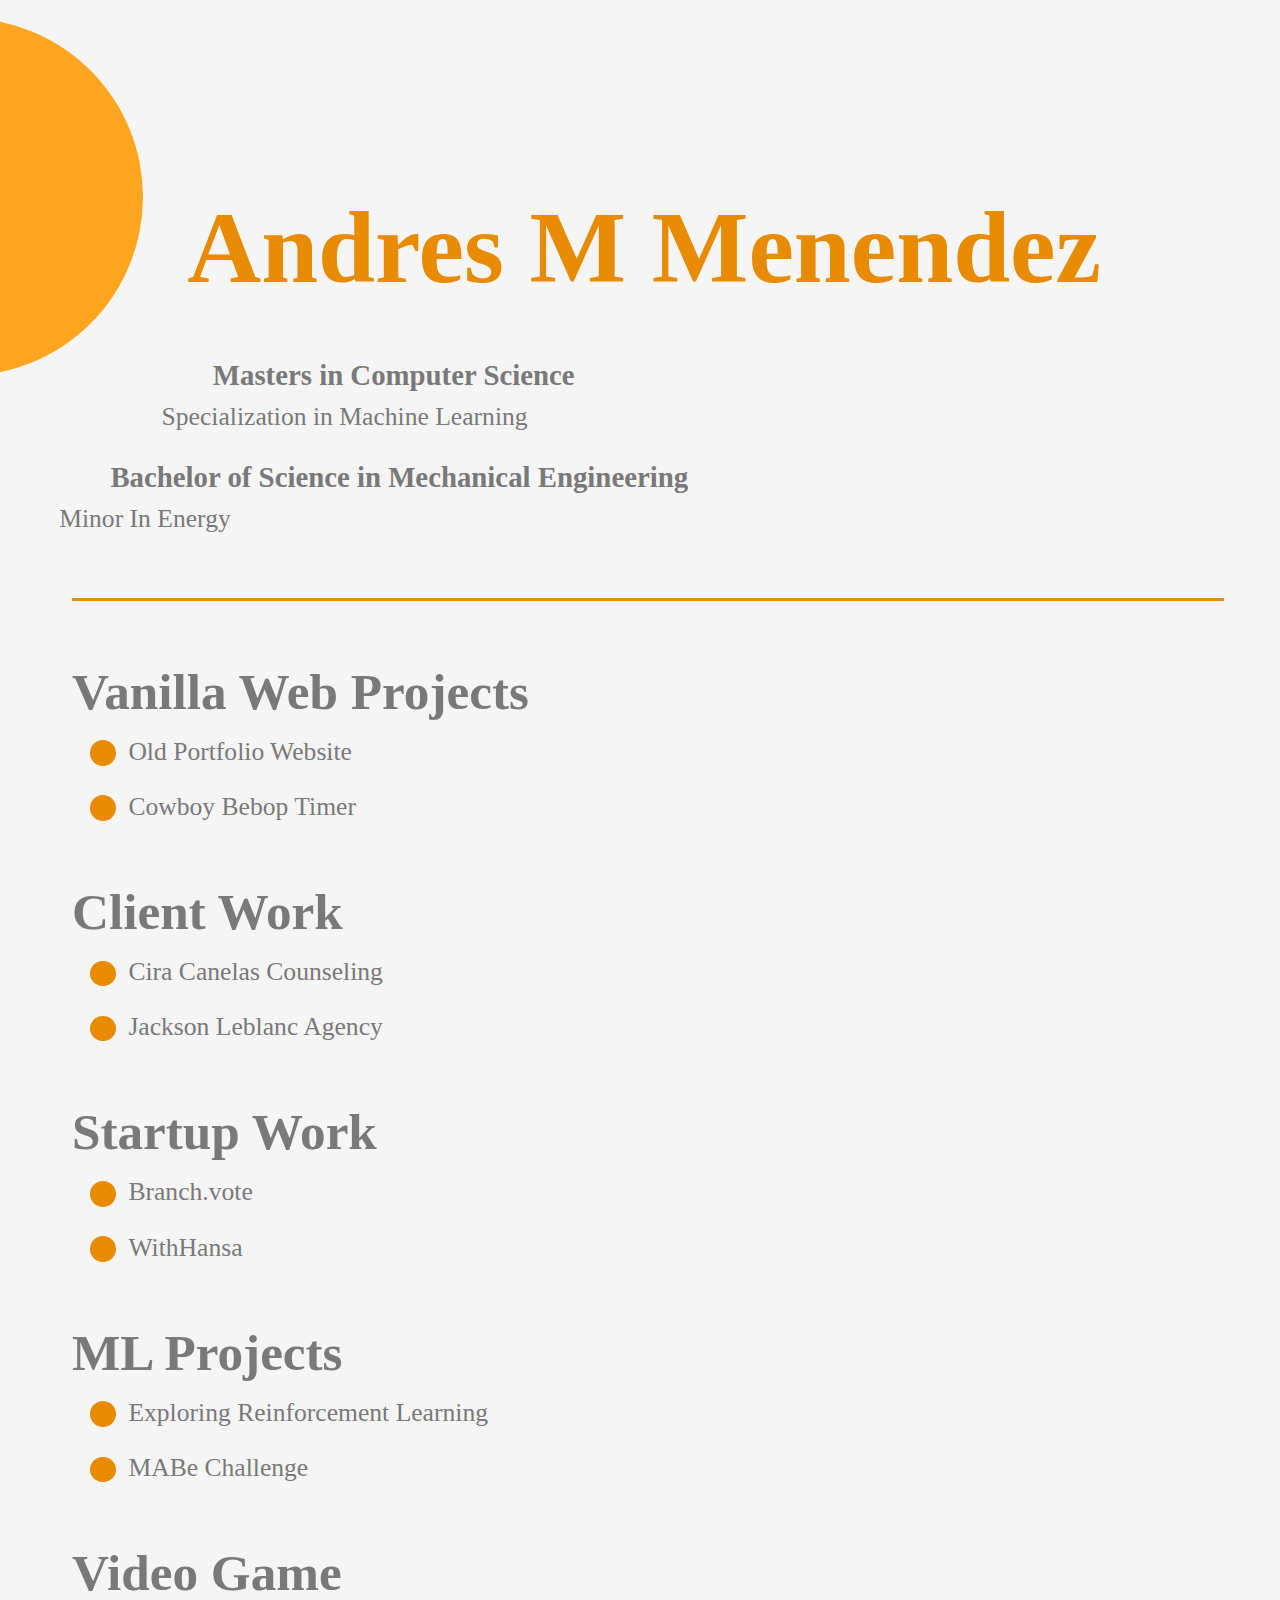
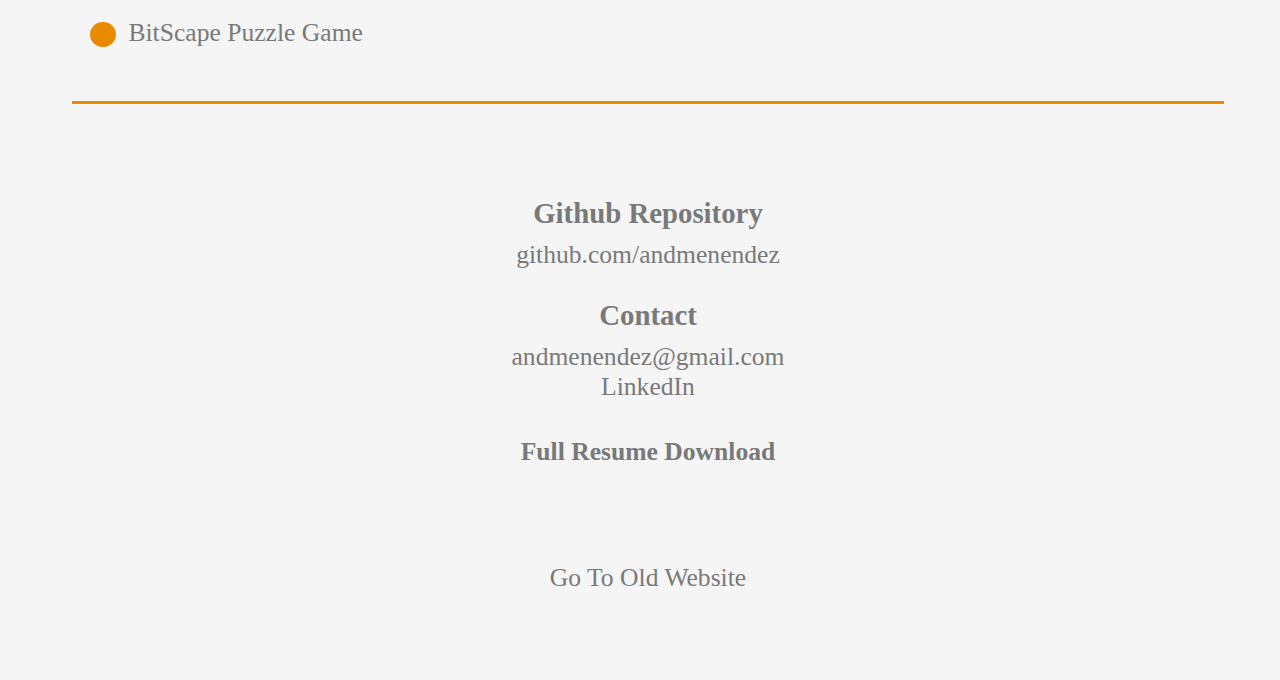
==== home.html @ 6a155410 "fixed urls" ====
<!DOCTYPE HTML>
<html>

	<head>
<!-- 		<link href="https://fonts.googleapis.com/css?family=Roboto&display=swap" rel="stylesheet">
		<link href="https://fonts.googleapis.com/css?family=Open+Sans&display=swap" rel="stylesheet">
		<link href="https://fonts.googleapis.com/css?family=Raleway&display=swap" rel="stylesheet">
 -->

		<link href="https://fonts.googleapis.com/css?family=Cabin|Qwigley&display=swap" rel="stylesheet">

		<link href="https://fonts.googleapis.com/css?family=Crimson+Text|Kanit|Reenie+Beanie|Righteous&display=swap" rel="stylesheet">

		<meta name="viewport" content="width=device-width, initial-scale=0.2">
		<link rel="stylesheet" href="home.css">
	</head>

	<body>
		<div id='bigDot'></div>
		<h1 id='titleName'>Andres M Menendez</h1>
		<div id='title'>
			<h3 id='d1'>Masters in Computer Science</h3>
			<p id='d2'>Specialization in Machine Learning</p>

			<h3 id='d3'>Bachelor of Science in Mechanical Engineering</h3>
			<p id='d4'>Minor In Energy</p>
		</div>

		<div id='categories'>
			<div class='category' id='c1'>
				<h2>Vanilla Web Projects</h2>
				<div class='a'><div class='dot'></div><a href='http://www.andmenendez.com/index.html'>Old Portfolio Website</a></div>
				<div class='a'><div class='dot'></div><a href='https://beboptimer.herokuapp.com/WorkClock_v2.html'>Cowboy Bebop Timer</a></div>
			</div>

			<div class='category' id='c2'>
				<h2>Client Work</h2>
				<div class='a'><div class='dot'></div><a href='http://www.ciracanelas.com/index.html'>Cira Canelas Counseling</a></div>
				<div class='a'><div class='dot'></div><a href='https://www.jacksonleblancagency.com/'>Jackson Leblanc Agency</a></div>
			</div>

			<div class='category' id='c3'>
				<h2>Startup Work</h2>
				<div class='a'><div class='dot'></div><a href='https://www.branch.vote/'>Branch.vote</a></div>
				<div class='a'><div class='dot'></div><a href='https://withhansa.com/'>WithHansa</a></div>
			</div>

			<div class='category' id='c4'>
				<h2>ML Projects</h2>
				<div class='a'><div class='dot'></div><a href='https://github.com/andmenendez/Reinforcement-Learning-Projects'>Exploring Reinforcement Learning</a></div>
				<div class='a'><div class='dot'></div><a href='https://github.com/andmenendez/MABe-Challenge-Submission'>MABe Challenge</a></div>
			</div>

			<div class='category' id='c5'>
				<h2>Video Game</h2>
				<div class='a'><div class='dot'></div><a href='https://github.com/andmenendez/BitScape-Game'>BitScape Puzzle Game</a></div>
			</div>
		</div>


		<div class='footer'>
			<h3 id='f1'>Github Repository</h3>
			<p id='f2'><a href='https://github.com/andmenendez'>github.com/andmenendez</a></p>

			<h3 id='f3'>Contact</h3>
			<p id='f4'>andmenendez@gmail.com</p>
			<p><a href='https://www.linkedin.com/in/andres-menendez-ab819483/'> LinkedIn </a></p>

			<h3 id='f5'><a href="andmenendez.pdf" download target="_blank">Full Resume Download</a></h3>
		</div>
		<!-- <div id='lilDot'></div> -->

		<div id='oldSite'><a href='http://www.andmenendez.com/index.html'>Go To Old Website</a></div>

	</body>

</html>
---- home.css ----
::-webkit-scrollbar { display: none; }
html {
	scroll-behavior: smooth;
}
* {
	font-family: Palatino;

}
body {
	background: rgba(245, 245, 245, 1);
	
	padding-bottom: 10vh;


}

h1 {
	font-size: 8vw;
	color: rgba(232, 139, 0, 1);
}
#bigDot {
	position: absolute;
	width: 28vw;
	height: 28vw;
	transform: translateX(-60%);
	left: 0;
	top: 2vh;
	border-radius: 100%;
	background: rgba(255, 165, 31, 1);
}
#titleName {
	margin-top: 21vh;
	margin-left: 14vw;
}
#title {
	margin-left:0;
}
#d1 { margin-left: 16vw; }
#d2 { margin-left: 12vw; margin-top: 1vh;}
#d3 { margin-left: 8vw; }
#d4 { margin-left: 4vw; margin-top: 1vh;}

h2 {
	font-size: 4vw;

	color: rgba(121, 121, 121, 1);
	font-weight: 700;
	line-height: 20px;
	letter-spacing: 0em;
	text-align: left;
	padding: 0;
	margin:  0vh 0 3vh 0;

}
h3 {
	font-size: 2.25vw;

	margin-top: 5vh;
	margin-bottom: 3vh;
	padding: 0;

	color: rgba(121, 121, 121, 1);
	font-family: Palatino;
	font-weight: 700;
	line-height: 0px;
	letter-spacing: 0em;
	text-align: left;
}
p {
	font-size: 2vw;

	padding: 0;
	margin: 0;

	color: rgba(121, 121, 121, 1);
	font-weight: 400;
	letter-spacing: 0em;
	text-align: left;
}
a {
	font-size: 2vw;

	text-decoration: none;
	font-family: Palatino;

	line-height: 9px;
	letter-spacing: 0em;
	text-align: left;

	color: rgba(121, 121, 121, 1);
}
.a {
	display: flex;
	padding: 2vh;
}
.dot {
	background-color: rgba(232, 139, 0, 1);
	width: 2vw;
	height: 2vw;
	border-radius: 100%;
	margin: -.5vw 1vw 0 0vw;
}
#categories {
	padding-top: 2vh;
	padding-bottom: 4vh;

	margin: 5vw;
	width: 90vw;
	left: 5vw;
	border-top: 3px solid rgba(232, 139, 0, 1);

	border-bottom: 3px solid rgba(232, 139, 0, 1);
}
.category {
	display: flex;
	flex-direction: column;
	/*margin-top: 2vh;*/
	/*padding: 25px;*/
	margin-top: 7vh;
}

#c1 {
	/*margin-left: 30%;*/
	margin-left: 0;
}
#c2 {
	/*margin-left: 15%;*/
	margin-left: 0;
}
#c3 {
	/*margin-left: 40%;*/
	margin-left: 0;
}
#c4 {
	/*margin-left: 25%;*/
	margin-left: 0;
}
#c5 {
	/*margin-left: 50%;*/
	margin-left: 0;
}

#lilDot {
	position: absolute;
	width: 120px;
	height: 120px;
	transform: translateX(60%);
	right: 0;
	bottom: -120%;
	border-radius: 100%;
	background: rgba(255, 165, 31, 1);

}
.footer {
	width:100vw;
	display: flex;
	flex-direction: column;
	align-items: center;
	/*justify-content: center;*/
	margin-top: 5vh;
	/*padding-left: 60%;*/
	
}
#f1 #f2 #f3 #f4 #f5 {
	padding: 0vw;
	margin: 0px;
}

#oldSite {
	font-size: 15vw;
	width:100vw;
	display: flex;
	flex-direction: column;
	align-items: center;
	justify-content: center;
	margin-top: 10vh;
}
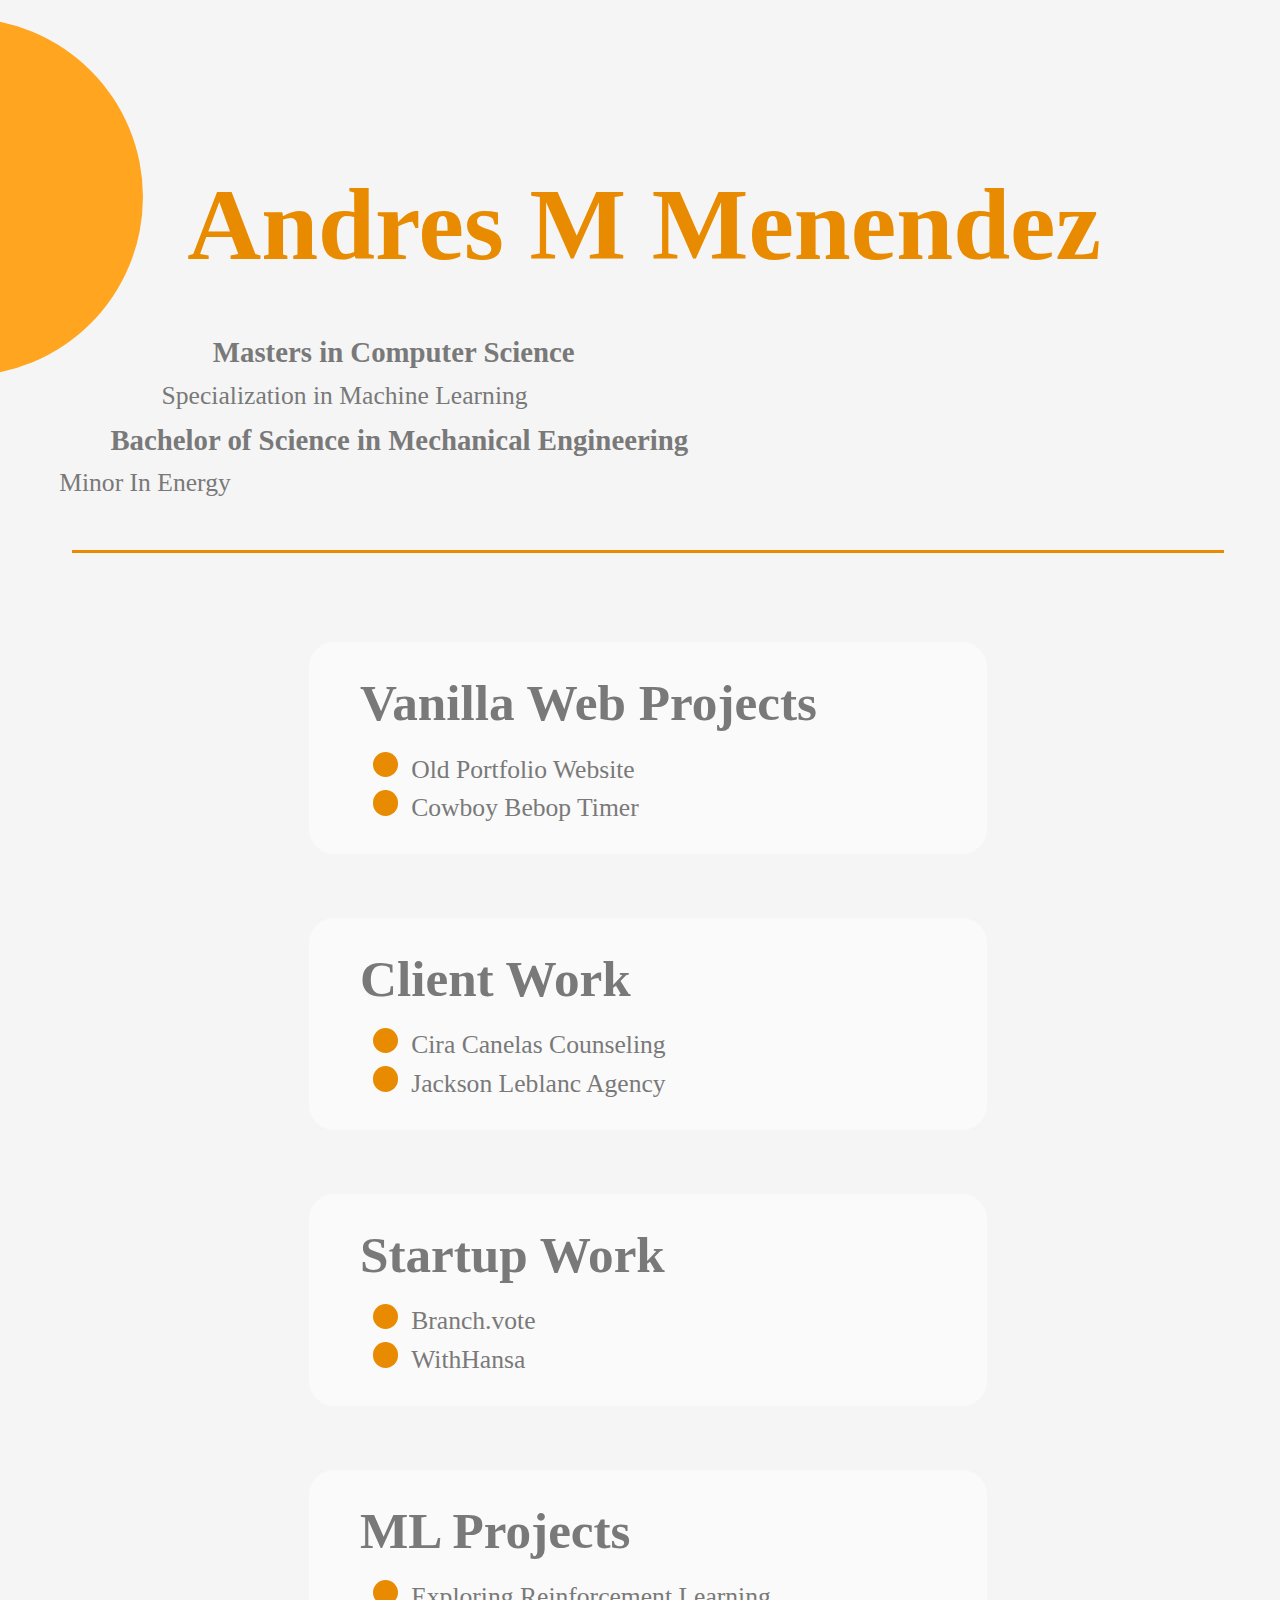
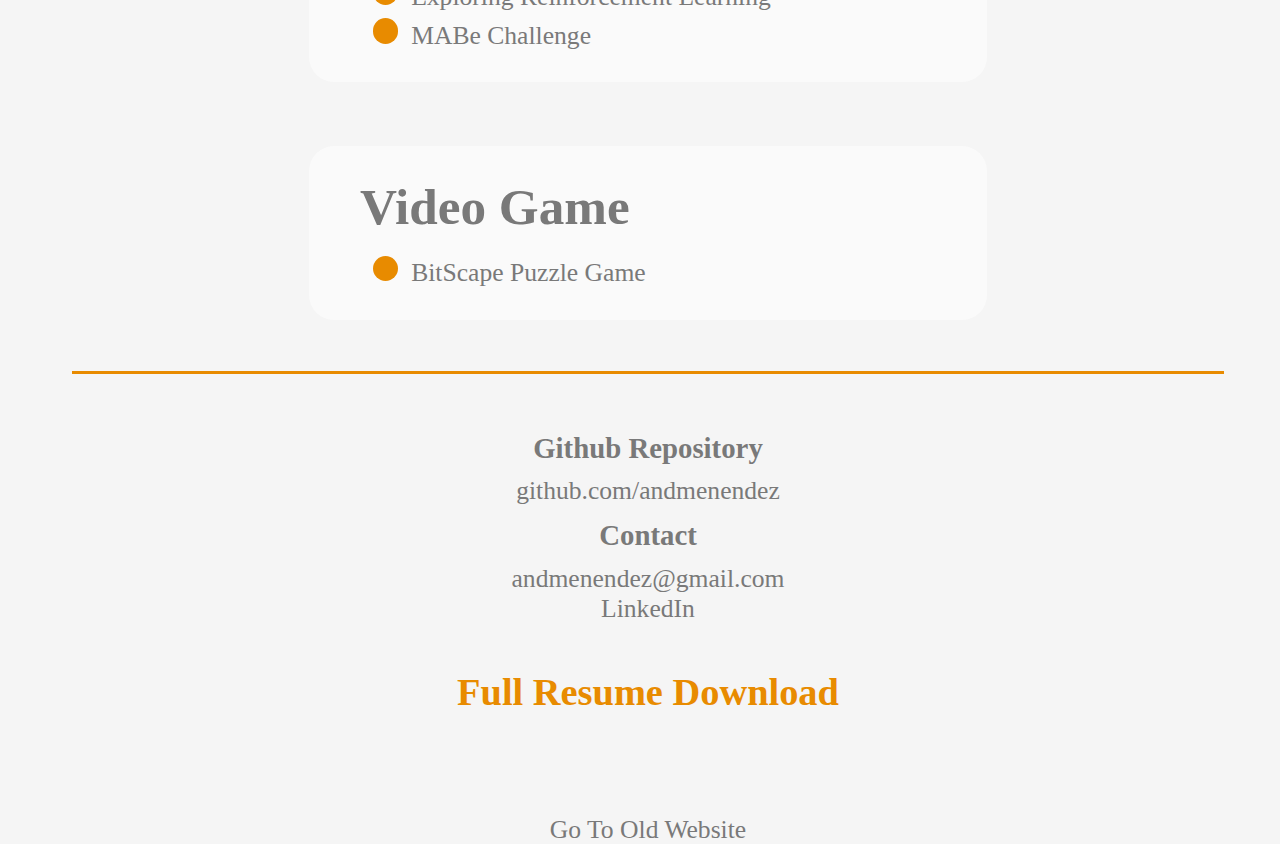
==== commit 61961270: "fixed for mobile" ====
--- a/home.html
+++ b/home.html
@@ -27,6 +27,7 @@
 		</div>
 
 		<div id='categories'>
+
 			<div class='category' id='c1'>
 				<h2>Vanilla Web Projects</h2>
 				<div class='a'><div class='dot'></div><a href='http://www.andmenendez.com/index.html'>Old Portfolio Website</a></div>
@@ -72,6 +73,10 @@
 
 		<div id='oldSite'><a href='http://www.andmenendez.com/index.html'>Go To Old Website</a></div>
 
+
+
+
 	</body>
 
+
 </html>--- a/home.css
+++ b/home.css
@@ -9,9 +9,17 @@
 body {
 	background: rgba(245, 245, 245, 1);
 	
-	padding-bottom: 10vh;
-
-
+	/*padding-bottom: 10vh;*/
+}
+#svg {
+	position: absolute;
+	left: 1000px;
+	top: 3000px;
+	width: 269px;
+	height: 624.5px;
+
+	/*border: 2px solid #FFB03A;*/
+	transform: scaleX(8);
 }
 
 h1 {
@@ -29,16 +37,18 @@
 	background: rgba(255, 165, 31, 1);
 }
 #titleName {
-	margin-top: 21vh;
+	margin-top: 13vw;
 	margin-left: 14vw;
 }
 #title {
 	margin-left:0;
+	margin:0;
+	padding:0;
 }
 #d1 { margin-left: 16vw; }
-#d2 { margin-left: 12vw; margin-top: 1vh;}
+#d2 { margin-left: 12vw; margin-top: .1vw;}
 #d3 { margin-left: 8vw; }
-#d4 { margin-left: 4vw; margin-top: 1vh;}
+#d4 { margin-left: 4vw; margin-top: 1vw;}
 
 h2 {
 	font-size: 4vw;
@@ -49,14 +59,14 @@
 	letter-spacing: 0em;
 	text-align: left;
 	padding: 0;
-	margin:  0vh 0 3vh 0;
+	margin:  0vh 0 3vw 0;
 
 }
 h3 {
 	font-size: 2.25vw;
 
-	margin-top: 5vh;
-	margin-bottom: 3vh;
+	/*margin-top: 5vh;*/
+	/*margin-bottom: 3vh;*/
 	padding: 0;
 
 	color: rgba(121, 121, 121, 1);
@@ -91,32 +101,38 @@
 }
 .a {
 	display: flex;
-	padding: 2vh;
+	padding: 1vw;
 }
 .dot {
 	background-color: rgba(232, 139, 0, 1);
 	width: 2vw;
 	height: 2vw;
 	border-radius: 100%;
-	margin: -.5vw 1vw 0 0vw;
+	margin: -1vw 1vw 0 0vw;
 }
 #categories {
-	padding-top: 2vh;
-	padding-bottom: 4vh;
-
-	margin: 5vw;
+	display: flex;
+	flex-direction: column;
+	justify-content: center;
+	align-items: center;
+	padding-top: 2vw;
+	padding-bottom: 4vw;
+	margin-top: 4vw;
+	/*margin: 5vw;*/
 	width: 90vw;
-	left: 5vw;
+	margin-left: 5vw;
 	border-top: 3px solid rgba(232, 139, 0, 1);
-
 	border-bottom: 3px solid rgba(232, 139, 0, 1);
 }
 .category {
 	display: flex;
 	flex-direction: column;
-	/*margin-top: 2vh;*/
-	/*padding: 25px;*/
-	margin-top: 7vh;
+	width: 50%;
+	padding: 4vw;
+	padding-bottom: 2vw;
+	margin-top: 5vw;
+	background: rgba(250, 250, 250, 1);
+	border-radius: 25px;
 }
 
 #c1 {
@@ -165,7 +181,11 @@
 	padding: 0vw;
 	margin: 0px;
 }
-
+#f5, #f5 > a {
+	padding-top: 2vw;
+	font-size: 3vw;
+	color: rgba(232, 139, 0, 1);
+}
 #oldSite {
 	font-size: 15vw;
 	width:100vw;
@@ -174,4 +194,16 @@
 	align-items: center;
 	justify-content: center;
 	margin-top: 10vh;
+}
+
+#line {
+	position: absolute;
+	left:0;
+
+	z-index: 100000;
+	width:100vw;
+	height:100vh;
+}
+#c12 {
+
 }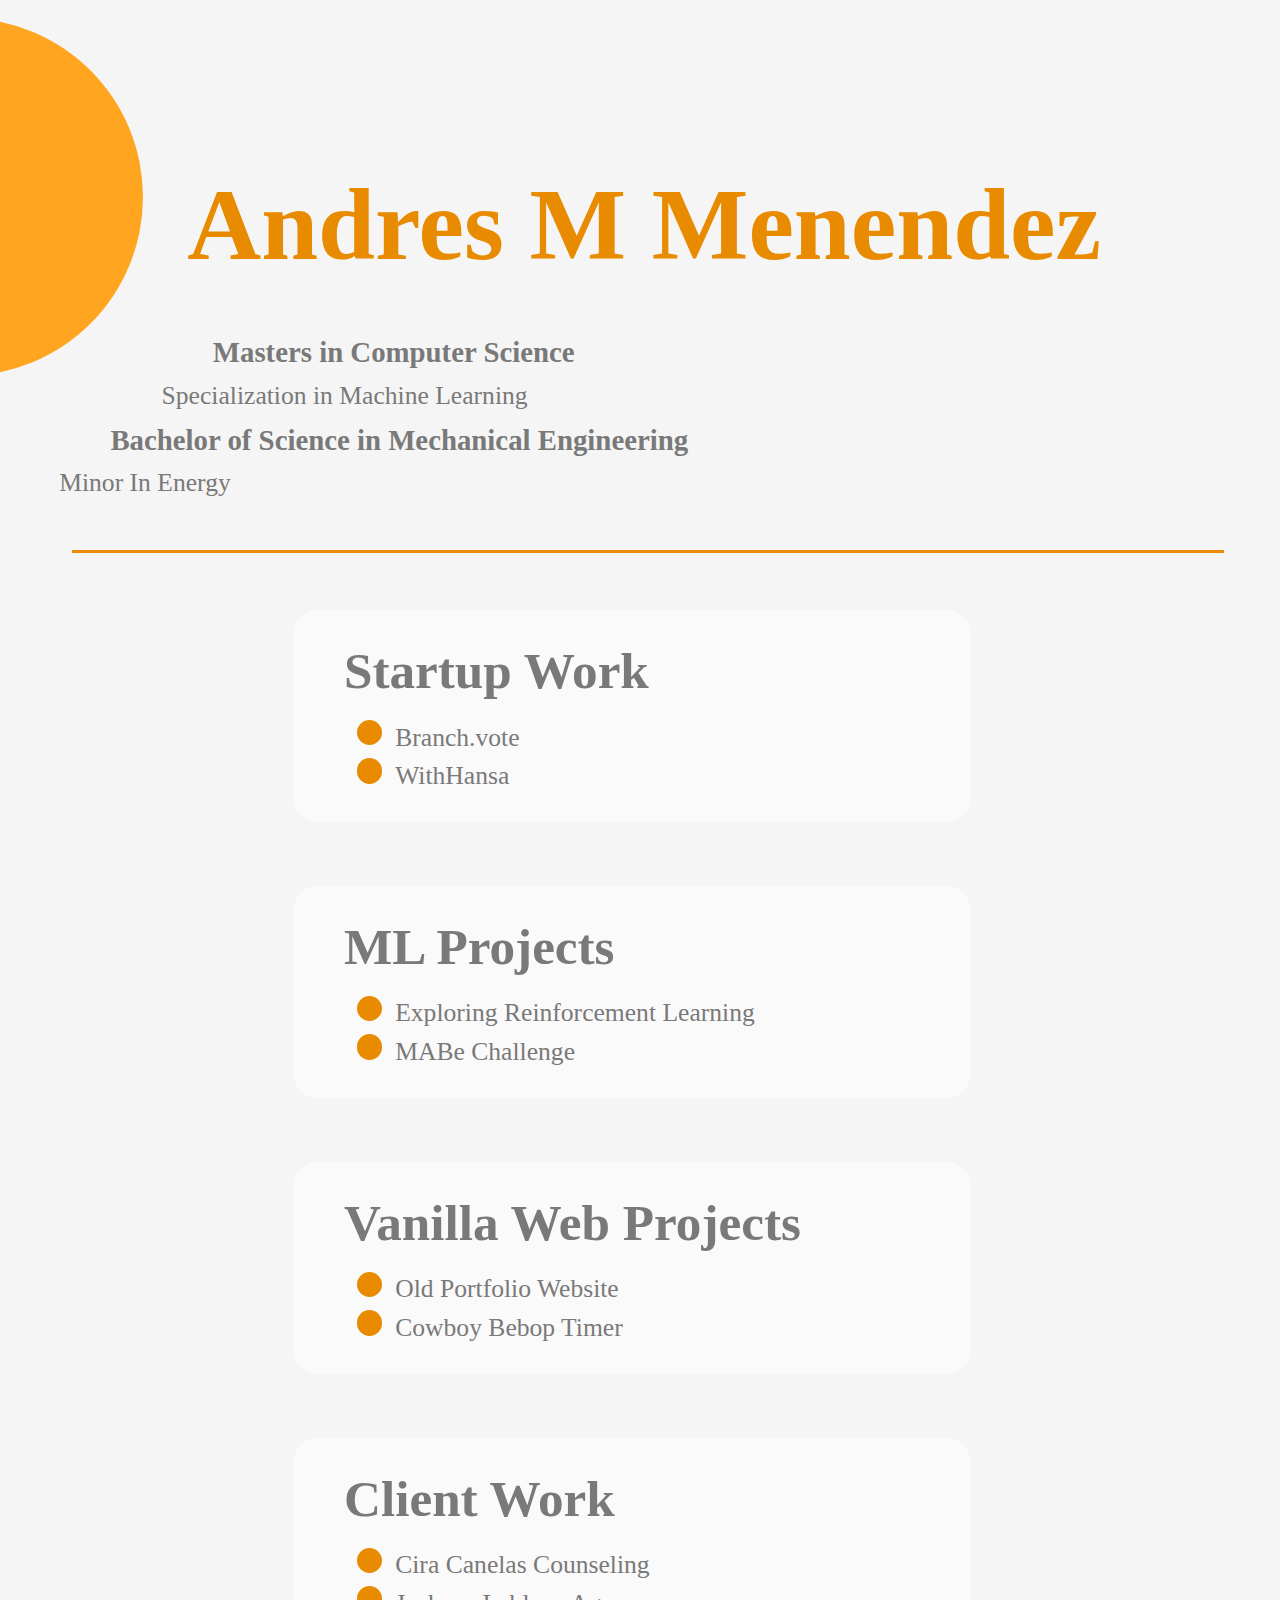
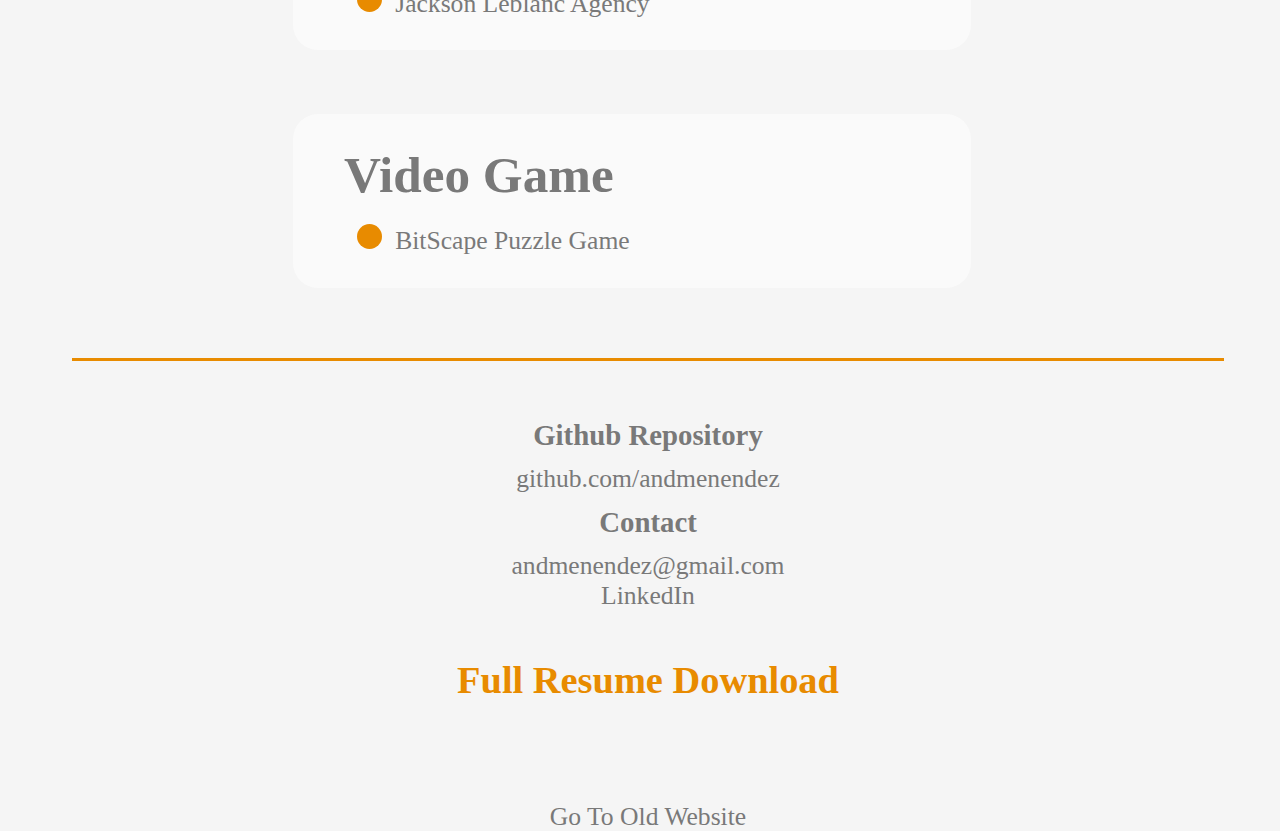
==== commit 81df6b3f: "Update home.html" ====
--- a/home.html
+++ b/home.html
@@ -28,28 +28,30 @@
 
 		<div id='categories'>
 
+
 			<div class='category' id='c1'>
+				<h2>Startup Work</h2>
+				<div class='a'><div class='dot'></div><a href='https://www.branch.vote/'>Branch.vote</a></div>
+				<div class='a'><div class='dot'></div><a href='https://withhansa.com/'>WithHansa</a></div>
+			</div>
+			
+
+			<div class='category' id='c2'>
+				<h2>ML Projects</h2>
+				<div class='a'><div class='dot'></div><a href='https://github.com/andmenendez/Reinforcement-Learning-Projects'>Exploring Reinforcement Learning</a></div>
+				<div class='a'><div class='dot'></div><a href='https://github.com/andmenendez/MABe-Challenge-Submission'>MABe Challenge</a></div>
+			</div>
+			
+			<div class='category' id='c3'>
 				<h2>Vanilla Web Projects</h2>
 				<div class='a'><div class='dot'></div><a href='http://www.andmenendez.com/index.html'>Old Portfolio Website</a></div>
 				<div class='a'><div class='dot'></div><a href='https://beboptimer.herokuapp.com/WorkClock_v2.html'>Cowboy Bebop Timer</a></div>
 			</div>
 
-			<div class='category' id='c2'>
+			<div class='category' id='c4'>
 				<h2>Client Work</h2>
 				<div class='a'><div class='dot'></div><a href='http://www.ciracanelas.com/index.html'>Cira Canelas Counseling</a></div>
 				<div class='a'><div class='dot'></div><a href='https://www.jacksonleblancagency.com/'>Jackson Leblanc Agency</a></div>
-			</div>
-
-			<div class='category' id='c3'>
-				<h2>Startup Work</h2>
-				<div class='a'><div class='dot'></div><a href='https://www.branch.vote/'>Branch.vote</a></div>
-				<div class='a'><div class='dot'></div><a href='https://withhansa.com/'>WithHansa</a></div>
-			</div>
-
-			<div class='category' id='c4'>
-				<h2>ML Projects</h2>
-				<div class='a'><div class='dot'></div><a href='https://github.com/andmenendez/Reinforcement-Learning-Projects'>Exploring Reinforcement Learning</a></div>
-				<div class='a'><div class='dot'></div><a href='https://github.com/andmenendez/MABe-Challenge-Submission'>MABe Challenge</a></div>
 			</div>
 
 			<div class='category' id='c5'>
@@ -79,4 +81,4 @@
 	</body>
 
 
-</html>+</html>
--- a/home.css
+++ b/home.css
@@ -116,7 +116,7 @@
 	justify-content: center;
 	align-items: center;
 	padding-top: 2vw;
-	padding-bottom: 4vw;
+	padding-bottom: 3vw;
 	margin-top: 4vw;
 	/*margin: 5vw;*/
 	width: 90vw;
@@ -130,7 +130,7 @@
 	width: 50%;
 	padding: 4vw;
 	padding-bottom: 2vw;
-	margin-top: 5vw;
+	margin: 2.5vw;
 	background: rgba(250, 250, 250, 1);
 	border-radius: 25px;
 }
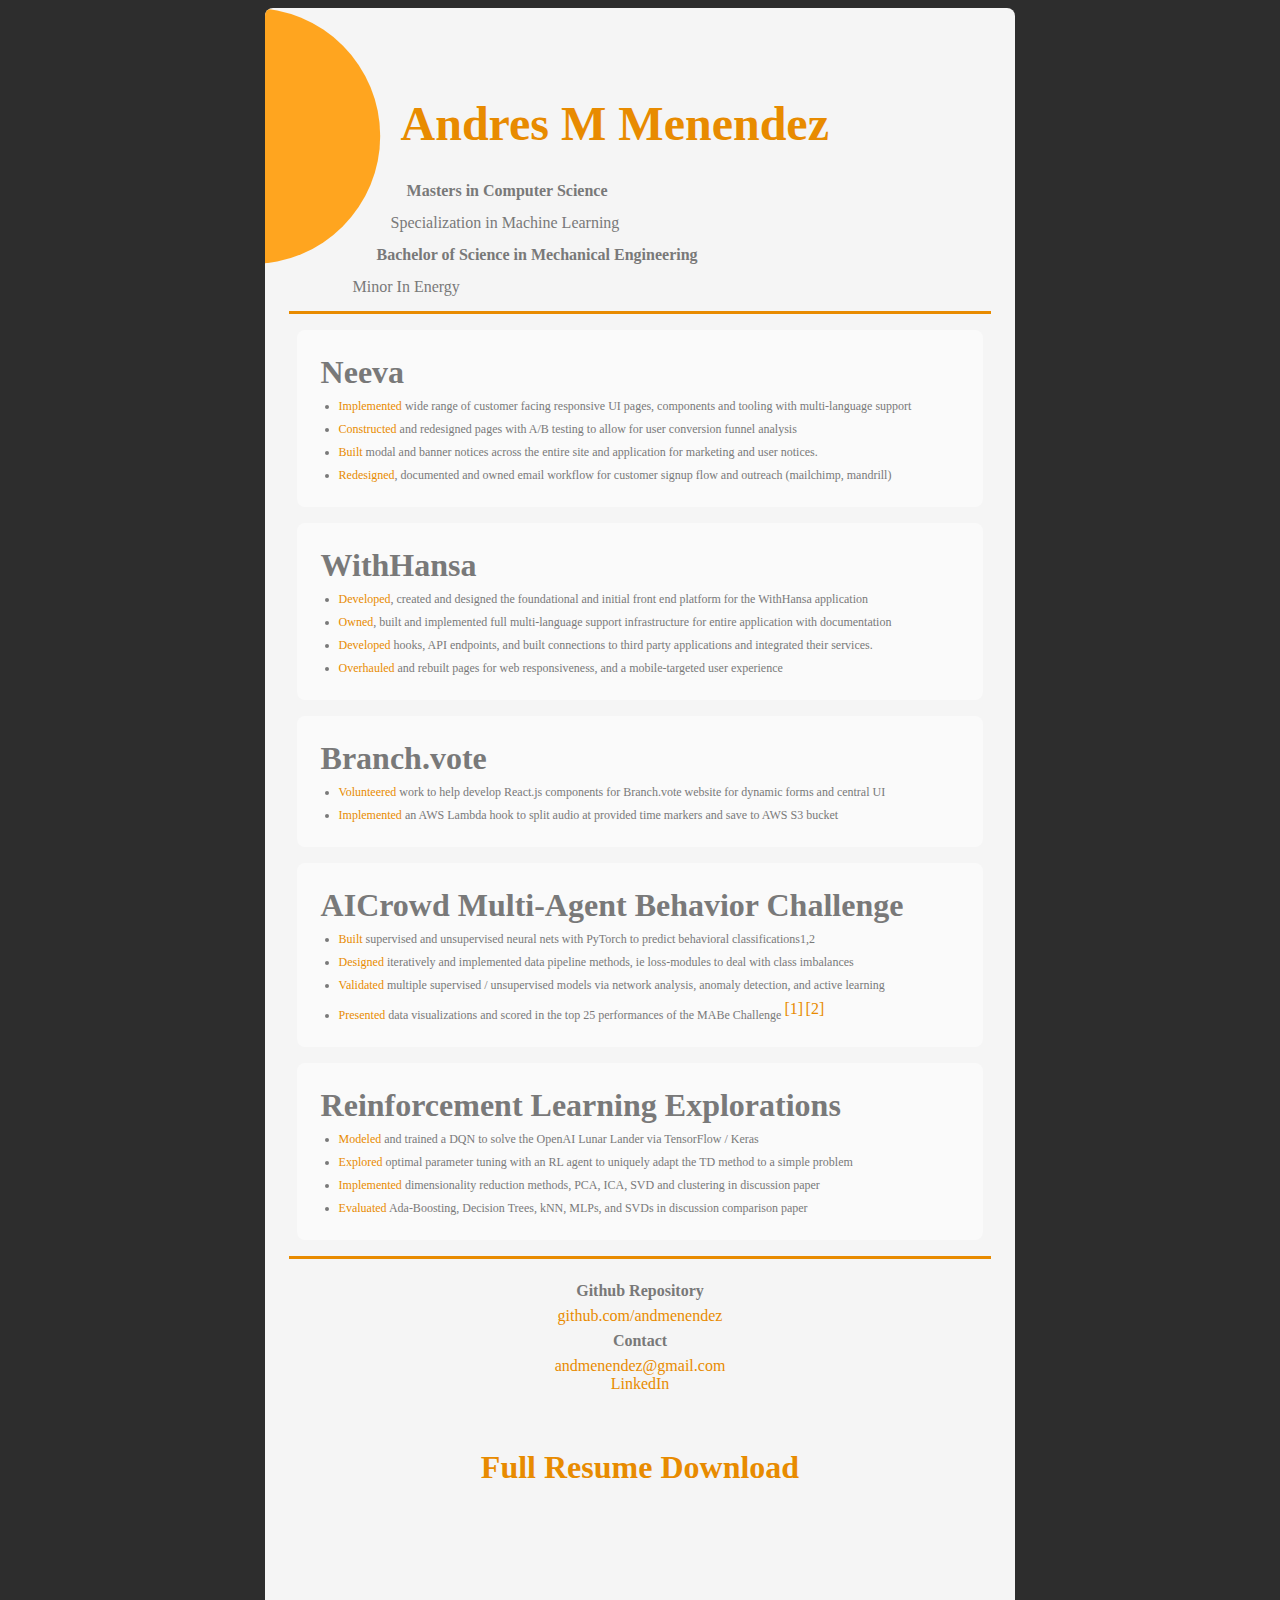
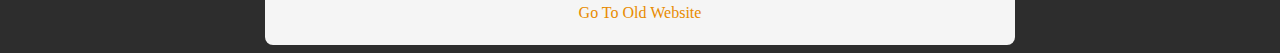
==== commit 5b81fb21: "Fixed" ====
--- a/home.html
+++ b/home.html
@@ -16,6 +16,7 @@
 	</head>
 
 	<body>
+		<div id="container">
 		<div id='bigDot'></div>
 		<h1 id='titleName'>Andres M Menendez</h1>
 		<div id='title'>
@@ -27,37 +28,55 @@
 		</div>
 
 		<div id='categories'>
+			
+			<div class='category' id='c1'>
+				<h2>Neeva</h2>
+				<ul>
+					<li class="a"><span class="h">Implemented</span> wide range of customer facing responsive UI pages, components and tooling with multi-language support</li>
+					<li class="a"><span class="h">Constructed</span> and redesigned pages with A/B testing to allow for user conversion funnel analysis</li>
+					<li class="a"><span class="h">Built</span> modal and banner notices across the entire site and application for marketing and user notices.</li>
+					<li class="a"><span class="h">Redesigned</span>, documented and owned email workflow for customer signup flow and outreach (mailchimp, mandrill)</li>
+				</ul>
+			</div>
 
+			<div class='category' id='c2'>
+				<h2>WithHansa</h2>
+				<ul>
+					<li class="a"><span class="h">Developed</span>, created and designed the foundational and initial front end platform for the WithHansa application </li>
+					<li class="a"><span class="h">Owned</span>, built and implemented full multi-language support infrastructure for entire application with documentation</li>
+					<li class="a"><span class="h">Developed</span> hooks, API endpoints, and built connections to third party applications and integrated their services.</li>
+					<li class="a"><span class="h">Overhauled</span> and rebuilt pages for web responsiveness, and a mobile-targeted user experience</li>
+				</ul>
+			</div>
 
 			<div class='category' id='c1'>
-				<h2>Startup Work</h2>
-				<div class='a'><div class='dot'></div><a href='https://www.branch.vote/'>Branch.vote</a></div>
-				<div class='a'><div class='dot'></div><a href='https://withhansa.com/'>WithHansa</a></div>
-			</div>
-			
-
-			<div class='category' id='c2'>
-				<h2>ML Projects</h2>
-				<div class='a'><div class='dot'></div><a href='https://github.com/andmenendez/Reinforcement-Learning-Projects'>Exploring Reinforcement Learning</a></div>
-				<div class='a'><div class='dot'></div><a href='https://github.com/andmenendez/MABe-Challenge-Submission'>MABe Challenge</a></div>
-			</div>
-			
-			<div class='category' id='c3'>
-				<h2>Vanilla Web Projects</h2>
-				<div class='a'><div class='dot'></div><a href='http://www.andmenendez.com/index.html'>Old Portfolio Website</a></div>
-				<div class='a'><div class='dot'></div><a href='https://beboptimer.herokuapp.com/WorkClock_v2.html'>Cowboy Bebop Timer</a></div>
+				<h2>Branch.vote</h2>
+				<ul>
+					<li class="a"><span class="h">Volunteered</span> work to help develop React.js components for Branch.vote website for dynamic forms and central UI</li>
+					<li class="a"><span class="h">Implemented</span> an AWS Lambda hook to split audio at provided time markers and save to AWS S3 bucket</li>
+				</ul>
 			</div>
 
-			<div class='category' id='c4'>
-				<h2>Client Work</h2>
-				<div class='a'><div class='dot'></div><a href='http://www.ciracanelas.com/index.html'>Cira Canelas Counseling</a></div>
-				<div class='a'><div class='dot'></div><a href='https://www.jacksonleblancagency.com/'>Jackson Leblanc Agency</a></div>
+			<div class='category' id='c1'>
+				<h2>AICrowd Multi-Agent Behavior Challenge</h2>
+				<ul>
+					<li class="a"><span class="h">Built</span> supervised and unsupervised neural nets with PyTorch to predict behavioral classifications1,2</li>
+					<li class="a"><span class="h">Designed</span> iteratively and implemented data pipeline methods, ie loss-modules to deal with class imbalances</li>
+					<li class="a"><span class="h">Validated</span> multiple supervised / unsupervised models via network analysis, anomaly detection, and active learning</li>
+					<li class="a"><span class="h">Presented</span> data visualizations and scored in the top 25 performances of the MABe Challenge <sup><a href='https://github.com/andmenendez/MABe-Challenge-Submission' > [1]</a> <a href="https://www.aicrowd.com/challenges/multi-agent-behavior-representation-modeling-measurement-and-applications/problems/mabe-task-1-classical-classification/submissions/167477">[2]</a></sup></li>
+				</ul>
 			</div>
 
-			<div class='category' id='c5'>
-				<h2>Video Game</h2>
-				<div class='a'><div class='dot'></div><a href='https://github.com/andmenendez/BitScape-Game'>BitScape Puzzle Game</a></div>
+			<div class='category' id='c1'>
+				<h2>Reinforcement Learning Explorations</h2>
+				<ul>
+					<li class="a"><span class="h">Modeled</span> and trained a DQN to solve the OpenAI Lunar Lander via TensorFlow / Keras</li>
+					<li class="a"><span class="h">Explored</span> optimal parameter tuning with an RL agent to uniquely adapt the TD method to a simple problem </li>
+					<li class="a"><span class="h">Implemented</span> dimensionality reduction methods, PCA, ICA, SVD and clustering in discussion paper </li>
+					<li class="a"><span class="h">Evaluated</span> Ada-Boosting, Decision Trees, kNN, MLPs, and SVDs in discussion comparison paper</li>
+				</ul>
 			</div>
+
 		</div>
 
 
@@ -66,8 +85,8 @@
 			<p id='f2'><a href='https://github.com/andmenendez'>github.com/andmenendez</a></p>
 
 			<h3 id='f3'>Contact</h3>
-			<p id='f4'>andmenendez@gmail.com</p>
-			<p><a href='https://www.linkedin.com/in/andres-menendez-ab819483/'> LinkedIn </a></p>
+			<p id="f4"><a class='linkedIn' href='mailto:andmenendez@gmail.com'>andmenendez@gmail.com</a></p>
+			<p><a class='linkedIn' href='https://www.linkedin.com/in/andres-menendez-ab819483/'> LinkedIn </a></p>
 
 			<h3 id='f5'><a href="andmenendez.pdf" download target="_blank">Full Resume Download</a></h3>
 		</div>
@@ -77,7 +96,7 @@
 
 
 
-
+	</div>
 	</body>
 
 
--- a/home.css
+++ b/home.css
@@ -7,68 +7,106 @@
 
 }
 body {
+	display: flex; 
+	flex-direction: column;
+	align-items: center;
+	background: rgba(45, 45, 45, 1);
+}
+
+#container {
+	position: relative;
+	overflow: hidden;
 	background: rgba(245, 245, 245, 1);
-	
-	/*padding-bottom: 10vh;*/
-}
-#svg {
-	position: absolute;
-	left: 1000px;
-	top: 3000px;
-	width: 269px;
-	height: 624.5px;
-
-	/*border: 2px solid #FFB03A;*/
-	transform: scaleX(8);
+	width: fit-content;
+	border-radius: 8px;
+	padding: 24px;
+}
+@media (max-width: 600px) {
+	body {
+		background: rgba(245, 245, 245, 1);
+	}
+	#container {
+		width: 100vw;
+		top: 0;
+		padding: 0;
+	}
 }
 
 h1 {
-	font-size: 8vw;
+	font-size: 3em;
 	color: rgba(232, 139, 0, 1);
 }
 #bigDot {
 	position: absolute;
-	width: 28vw;
-	height: 28vw;
-	transform: translateX(-60%);
+	width: 256px;
+	height: 256px;
+	transform: translateX(-55%);
 	left: 0;
-	top: 2vh;
+	top: 0;
 	border-radius: 100%;
 	background: rgba(255, 165, 31, 1);
 }
 #titleName {
-	margin-top: 13vw;
-	margin-left: 14vw;
+	margin-top: 64px;
+	margin-left: 112px;
 }
 #title {
-	margin-left:0;
 	margin:0;
 	padding:0;
-}
-#d1 { margin-left: 16vw; }
-#d2 { margin-left: 12vw; margin-top: .1vw;}
-#d3 { margin-left: 8vw; }
-#d4 { margin-left: 4vw; margin-top: 1vw;}
-
+	width: auto;
+	height: auto;
+	margin-left: 64px;
+}
+
+#title * {
+	width: auto;
+	height: auto;
+	word-wrap:normal;
+	white-space: normal;
+	line-height: 1em;;
+}
+
+#d1 { margin-left: 54px; }
+#d2 { margin-left: 38px; margin-top: .1em;}
+#d3 { margin-left: 24px; margin-top: 1em; }
+#d4 { margin-left: 0px; margin-top: 1em;}
+
+@media (max-width: 600px) {
+	#bigDot {
+		transform: translateX(-65%);
+	}
+	h1 {
+		font-size: 2em;
+	}
+
+	#titleName {
+		margin-top: 34px;
+		margin-left: 96px;
+	}
+	#title {
+		margin-left:54px ;
+	}
+}
 h2 {
-	font-size: 4vw;
-
+	padding: 0;
+	margin: 0;
+	font-size: 2em;
 	color: rgba(121, 121, 121, 1);
 	font-weight: 700;
-	line-height: 20px;
-	letter-spacing: 0em;
-	text-align: left;
-	padding: 0;
-	margin:  0vh 0 3vw 0;
-
+	letter-spacing: 0em;
+	text-align: left;
+
+	
 }
 h3 {
-	font-size: 2.25vw;
+	font-size: 1em;
 
 	/*margin-top: 5vh;*/
 	/*margin-bottom: 3vh;*/
 	padding: 0;
-
+	line-height: 1em;
+	white-space: normal;
+	width: 100%;;
 	color: rgba(121, 121, 121, 1);
 	font-family: Palatino;
 	font-weight: 700;
@@ -77,7 +115,7 @@
 	text-align: left;
 }
 p {
-	font-size: 2vw;
+	font-size: 1em;
 
 	padding: 0;
 	margin: 0;
@@ -88,20 +126,29 @@
 	text-align: left;
 }
 a {
-	font-size: 2vw;
+	font-size: 1rem;
 
 	text-decoration: none;
 	font-family: Palatino;
 
-	line-height: 9px;
-	letter-spacing: 0em;
-	text-align: left;
-
-	color: rgba(121, 121, 121, 1);
+	line-height: 1em;
+	letter-spacing: 0em;
+	text-align: left;
+
+	color: rgba(121, 121, 121, 1);
+	color: rgba(232, 139, 0, 1);
+}
+.a > .h {
+	color: rgba(232, 139, 0, 1);
 }
 .a {
-	display: flex;
-	padding: 1vw;
+	font-size: .75em;
+
+	text-decoration: none;
+	font-family: Palatino;
+	text-align: left;
+
+	color: rgba(121, 121, 121, 1);
 }
 .dot {
 	background-color: rgba(232, 139, 0, 1);
@@ -114,26 +161,45 @@
 	display: flex;
 	flex-direction: column;
 	justify-content: center;
-	align-items: center;
-	padding-top: 2vw;
-	padding-bottom: 3vw;
-	margin-top: 4vw;
-	/*margin: 5vw;*/
-	width: 90vw;
-	margin-left: 5vw;
+	gap: 16px;
+	padding: 16px 32px;
+	margin: 16px 0;
+
+	box-sizing: content-box;
+
+	width: fit-content;
+
+	align-items: center;
 	border-top: 3px solid rgba(232, 139, 0, 1);
 	border-bottom: 3px solid rgba(232, 139, 0, 1);
 }
 .category {
-	display: flex;
-	flex-direction: column;
-	width: 50%;
-	padding: 4vw;
-	padding-bottom: 2vw;
-	margin: 2.5vw;
+	padding: 24px;
+	display: flex;
+	flex-direction: column;
 	background: rgba(250, 250, 250, 1);
-	border-radius: 25px;
-}
+	border-radius: 8px;
+	gap:8px;
+	width: 100%;
+}
+
+@media (max-width: 600px) {
+	#categories {
+		padding: 32px 0;
+	}
+	.category {
+		padding: 8px;
+		padding-left: 24px;
+	}
+}
+.category > ul {
+	padding-left: 18px;
+	margin: 0;
+	display: flex;
+	flex-direction: column;
+	gap: 8px;
+}
+
 
 #c1 {
 	/*margin-left: 30%;*/
@@ -168,14 +234,15 @@
 
 }
 .footer {
-	width:100vw;
-	display: flex;
-	flex-direction: column;
-	align-items: center;
-	/*justify-content: center;*/
-	margin-top: 5vh;
-	/*padding-left: 60%;*/
-	
+	width:100%;
+	display: flex;
+	flex-direction: column;
+	align-items: center;
+	justify-content: center;
+	text-align: center;
+}
+.footer * {
+	text-align: center;
 }
 #f1 #f2 #f3 #f4 #f5 {
 	padding: 0vw;
@@ -183,12 +250,16 @@
 }
 #f5, #f5 > a {
 	padding-top: 2vw;
-	font-size: 3vw;
-	color: rgba(232, 139, 0, 1);
+	font-size: 1em;
+	color: rgba(232, 139, 0, 1);
+}
+
+#f5 {
+	font-size: 2em;
 }
 #oldSite {
-	font-size: 15vw;
-	width:100vw;
+	font-size: .5em;
+	width:100%;
 	display: flex;
 	flex-direction: column;
 	align-items: center;
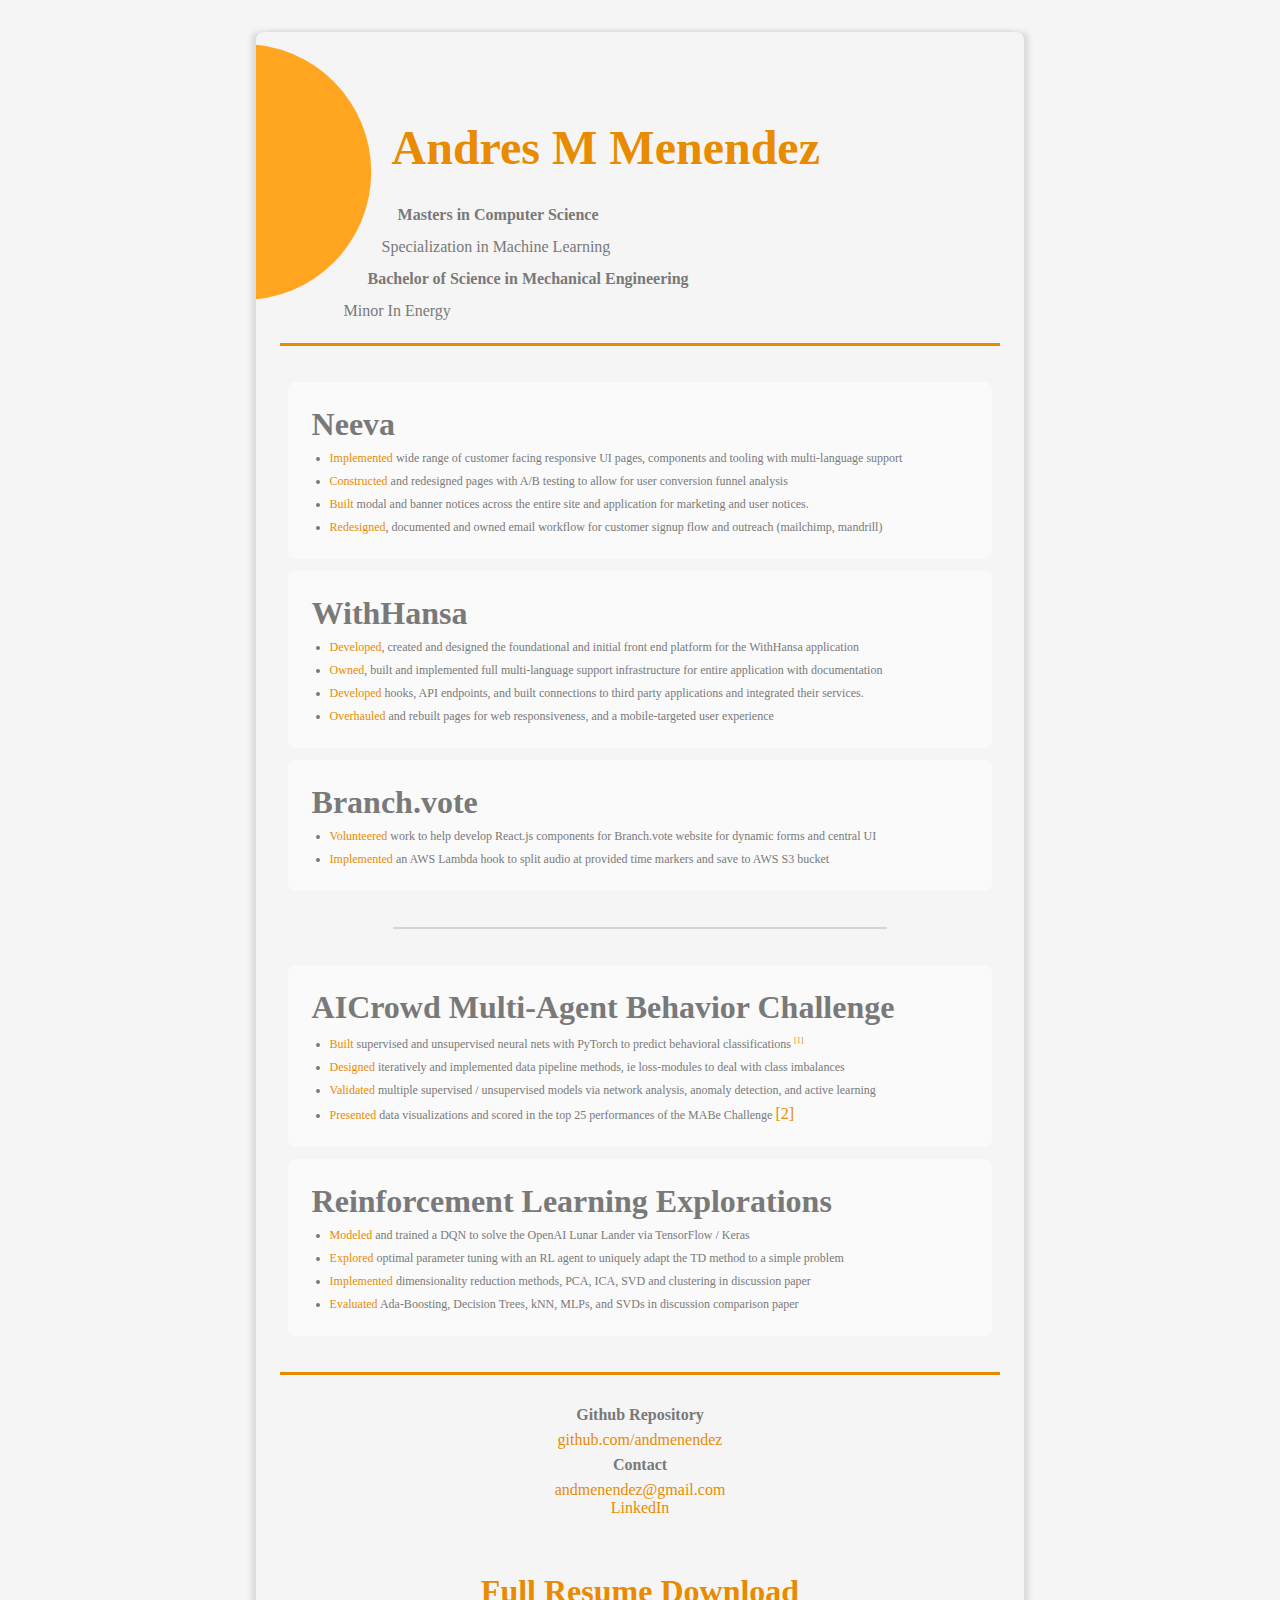
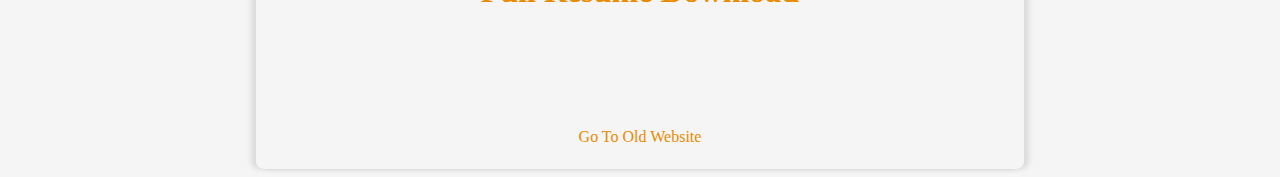
==== commit df828304: "updated to use for mobile" ====
--- a/home.html
+++ b/home.html
@@ -1,4 +1,4 @@
-<!DOCTYPE HTML>
+<!DOCTYPE html>
 <html>
 
 	<head>
@@ -10,8 +10,7 @@
 		<link href="https://fonts.googleapis.com/css?family=Cabin|Qwigley&display=swap" rel="stylesheet">
 
 		<link href="https://fonts.googleapis.com/css?family=Crimson+Text|Kanit|Reenie+Beanie|Righteous&display=swap" rel="stylesheet">
-
-		<meta name="viewport" content="width=device-width, initial-scale=0.2">
+		<meta name="viewport" content="width=device-width, initial-scale=1">
 		<link rel="stylesheet" href="home.css">
 	</head>
 
@@ -28,7 +27,7 @@
 		</div>
 
 		<div id='categories'>
-			
+
 			<div class='category' id='c1'>
 				<h2>Neeva</h2>
 				<ul>
@@ -57,13 +56,16 @@
 				</ul>
 			</div>
 
+			<div class="section-divider"></div>
+
+		
 			<div class='category' id='c1'>
 				<h2>AICrowd Multi-Agent Behavior Challenge</h2>
 				<ul>
-					<li class="a"><span class="h">Built</span> supervised and unsupervised neural nets with PyTorch to predict behavioral classifications1,2</li>
+					<li class="a"><span class="h">Built</span> supervised and unsupervised neural nets with PyTorch to predict behavioral classifications <sup><a href='https://github.com/andmenendez/MABe-Challenge-Submission' > [1]</a></li>
 					<li class="a"><span class="h">Designed</span> iteratively and implemented data pipeline methods, ie loss-modules to deal with class imbalances</li>
 					<li class="a"><span class="h">Validated</span> multiple supervised / unsupervised models via network analysis, anomaly detection, and active learning</li>
-					<li class="a"><span class="h">Presented</span> data visualizations and scored in the top 25 performances of the MABe Challenge <sup><a href='https://github.com/andmenendez/MABe-Challenge-Submission' > [1]</a> <a href="https://www.aicrowd.com/challenges/multi-agent-behavior-representation-modeling-measurement-and-applications/problems/mabe-task-1-classical-classification/submissions/167477">[2]</a></sup></li>
+					<li class="a"><span class="h">Presented</span> data visualizations and scored in the top 25 performances of the MABe Challenge  <a href="https://www.aicrowd.com/challenges/multi-agent-behavior-representation-modeling-measurement-and-applications/problems/mabe-task-1-classical-classification/submissions/167477">[2]</a></sup></li>
 				</ul>
 			</div>
 
--- a/home.css
+++ b/home.css
@@ -11,6 +11,7 @@
 	flex-direction: column;
 	align-items: center;
 	background: rgba(45, 45, 45, 1);
+	background: rgba(245, 245, 245, 1);
 }
 
 #container {
@@ -20,6 +21,9 @@
 	width: fit-content;
 	border-radius: 8px;
 	padding: 24px;
+	box-shadow: 5px 0px 5px rgba(121, 121, 121, .2),
+		-5px 0px 5px rgba(121, 121, 121, .2);
+	margin-top: 24px;
 }
 @media (max-width: 600px) {
 	body {
@@ -27,8 +31,10 @@
 	}
 	#container {
 		width: 100vw;
+		box-shadow: none !important;
 		top: 0;
 		padding: 0;
+		margin-top: 0;
 	}
 }
 
@@ -40,7 +46,7 @@
 	position: absolute;
 	width: 256px;
 	height: 256px;
-	transform: translateX(-55%);
+	transform: translateX(-55%) translateY(12px);
 	left: 0;
 	top: 0;
 	border-radius: 100%;
@@ -84,7 +90,7 @@
 		margin-left: 96px;
 	}
 	#title {
-		margin-left:54px ;
+		margin-left:84px ;
 	}
 }
 h2 {
@@ -157,13 +163,19 @@
 	border-radius: 100%;
 	margin: -1vw 1vw 0 0vw;
 }
+.section-divider {
+	width: 75%;
+	border: .5px solid rgba(121, 121, 121, .25);
+	margin: 24px 0;
+	text-align:left;
+}
 #categories {
 	display: flex;
 	flex-direction: column;
 	justify-content: center;
-	gap: 16px;
-	padding: 16px 32px;
-	margin: 16px 0;
+	gap: 12px;
+	padding: 36px 32px;
+	margin: 24px 0;
 
 	box-sizing: content-box;
 
@@ -185,6 +197,7 @@
 
 @media (max-width: 600px) {
 	#categories {
+		margin-top: 64px;
 		padding: 32px 0;
 	}
 	.category {
@@ -193,7 +206,7 @@
 	}
 }
 .category > ul {
-	padding-left: 18px;
+	padding: 0 18px;
 	margin: 0;
 	display: flex;
 	flex-direction: column;
@@ -254,6 +267,10 @@
 	color: rgba(232, 139, 0, 1);
 }
 
+sup > a {
+	font-size: 8px !important;
+}
+
 #f5 {
 	font-size: 2em;
 }
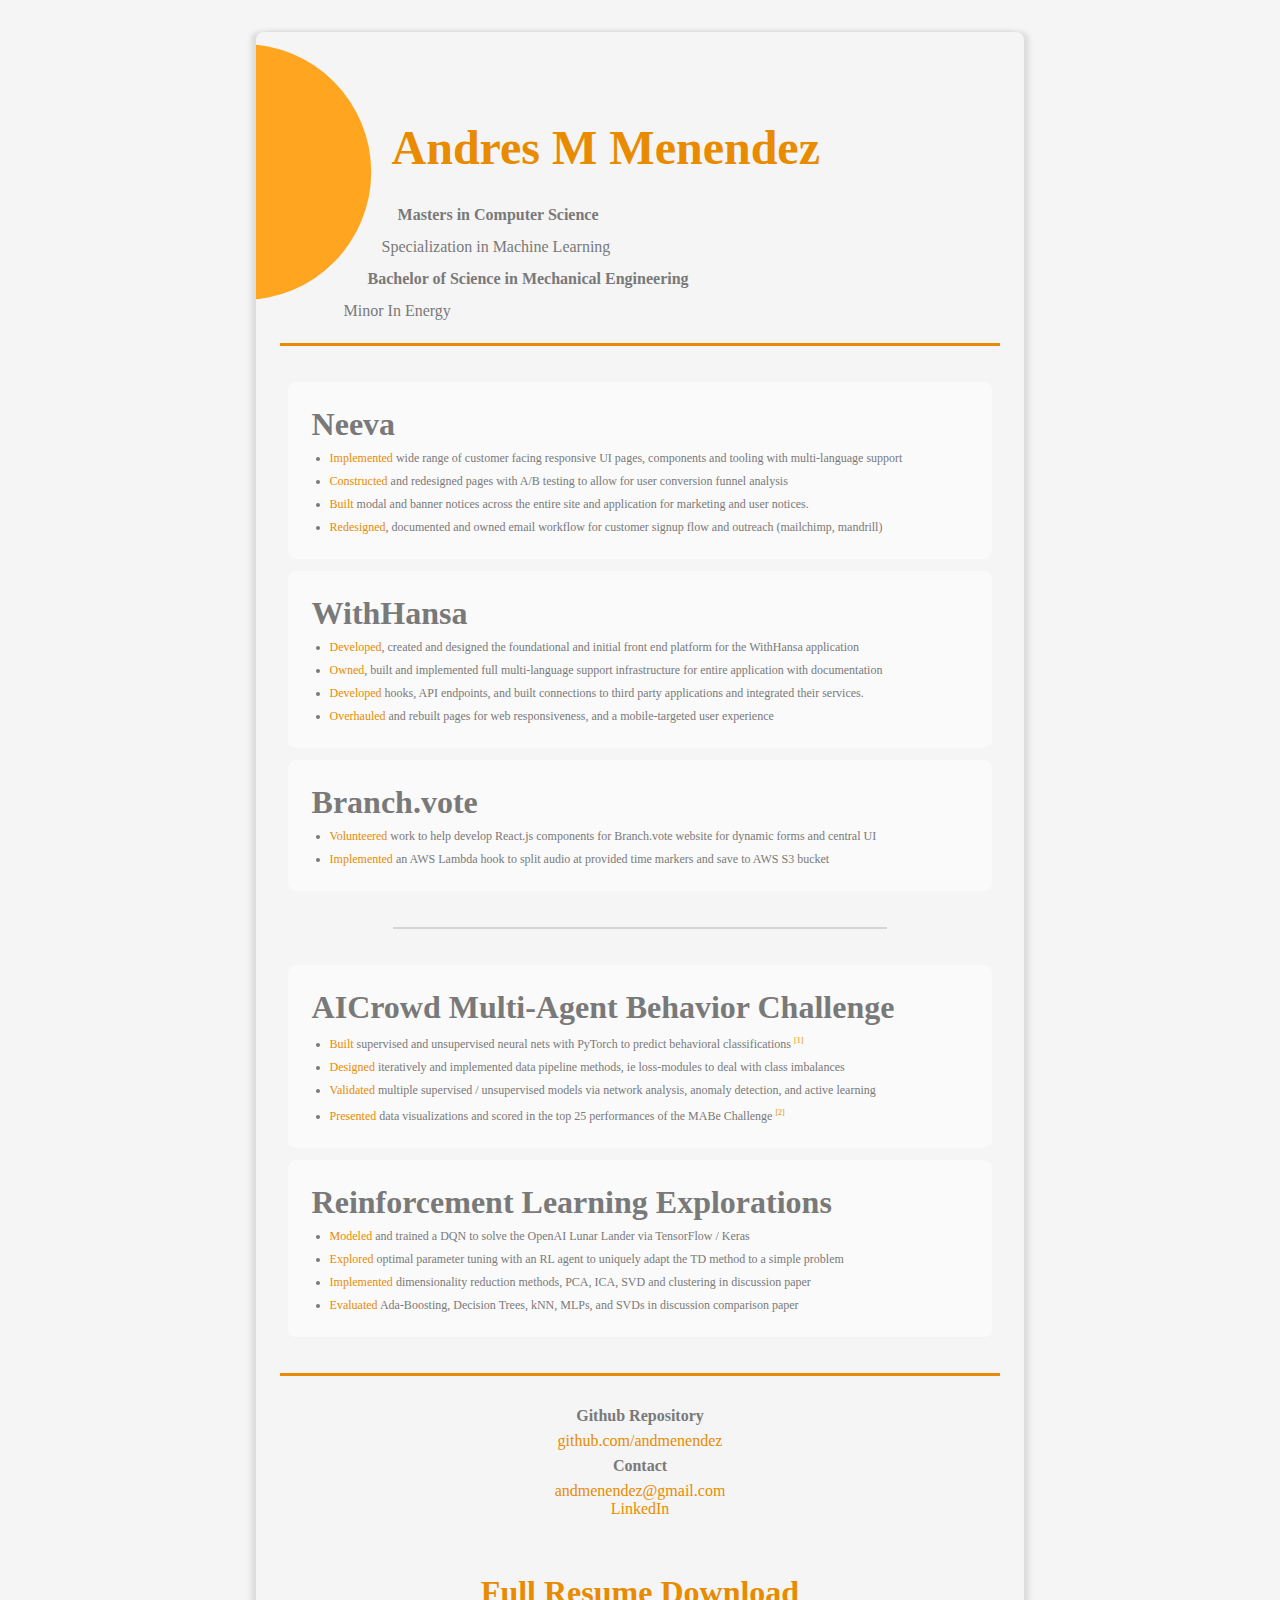
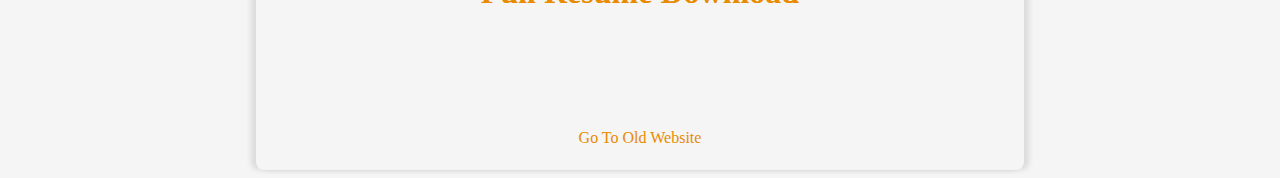
==== commit 4189ca3f: "Update home.html" ====
--- a/home.html
+++ b/home.html
@@ -62,10 +62,10 @@
 			<div class='category' id='c1'>
 				<h2>AICrowd Multi-Agent Behavior Challenge</h2>
 				<ul>
-					<li class="a"><span class="h">Built</span> supervised and unsupervised neural nets with PyTorch to predict behavioral classifications <sup><a href='https://github.com/andmenendez/MABe-Challenge-Submission' > [1]</a></li>
+					<li class="a"><span class="h">Built</span> supervised and unsupervised neural nets with PyTorch to predict behavioral classifications <sup><a href='https://github.com/andmenendez/MABe-Challenge-Submission' >[1]</a></sup></li>
 					<li class="a"><span class="h">Designed</span> iteratively and implemented data pipeline methods, ie loss-modules to deal with class imbalances</li>
 					<li class="a"><span class="h">Validated</span> multiple supervised / unsupervised models via network analysis, anomaly detection, and active learning</li>
-					<li class="a"><span class="h">Presented</span> data visualizations and scored in the top 25 performances of the MABe Challenge  <a href="https://www.aicrowd.com/challenges/multi-agent-behavior-representation-modeling-measurement-and-applications/problems/mabe-task-1-classical-classification/submissions/167477">[2]</a></sup></li>
+					<li class="a"><span class="h">Presented</span> data visualizations and scored in the top 25 performances of the MABe Challenge  <sup><a href="https://www.aicrowd.com/challenges/multi-agent-behavior-representation-modeling-measurement-and-applications/problems/mabe-task-1-classical-classification/submissions/167477">[2]</a></sup></li>
 				</ul>
 			</div>
 
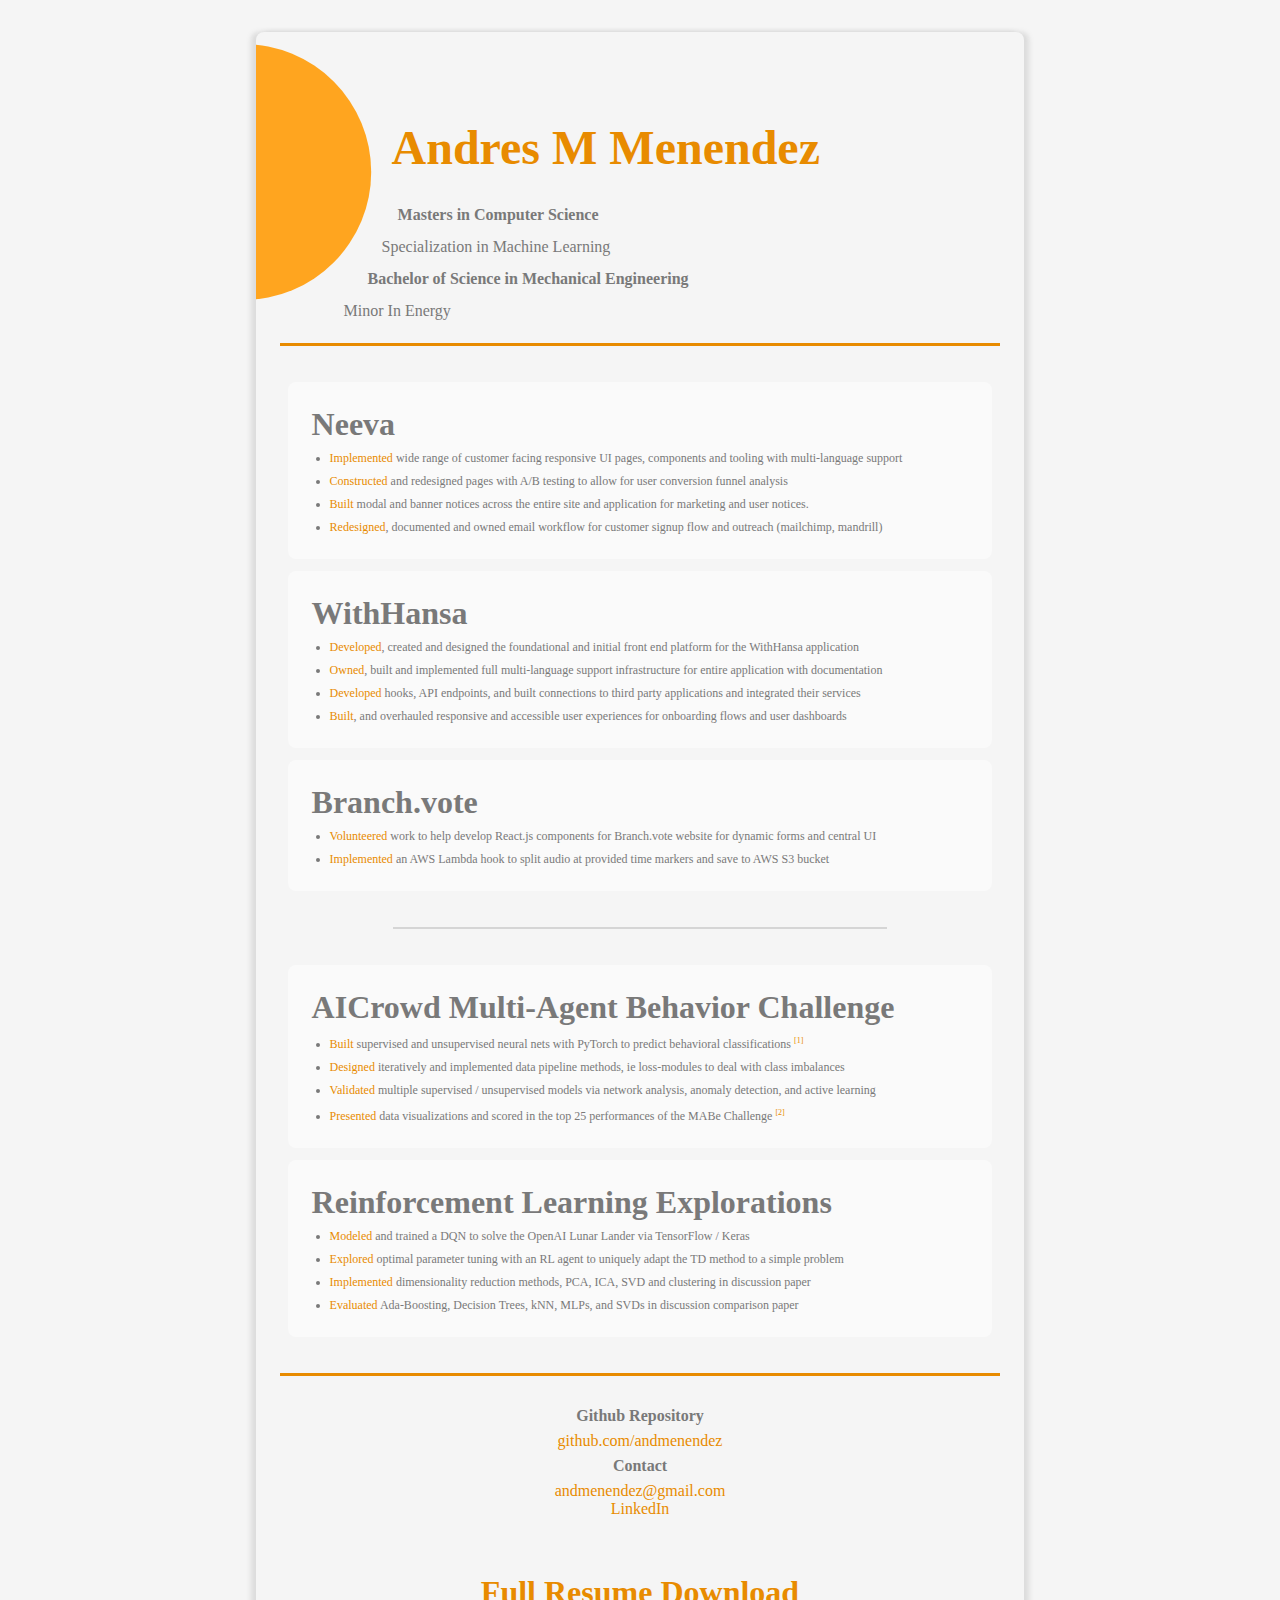
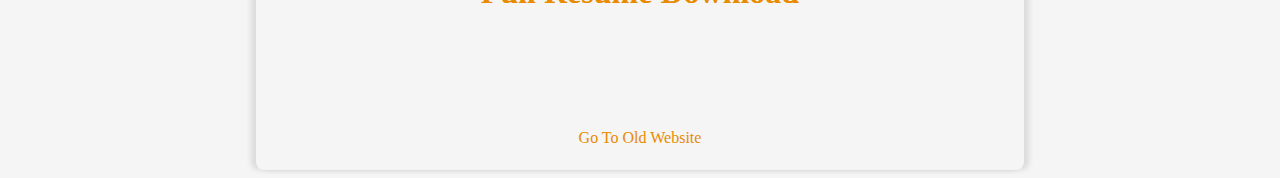
==== commit accf10c7: "Update home.html" ====
--- a/home.html
+++ b/home.html
@@ -43,8 +43,8 @@
 				<ul>
 					<li class="a"><span class="h">Developed</span>, created and designed the foundational and initial front end platform for the WithHansa application </li>
 					<li class="a"><span class="h">Owned</span>, built and implemented full multi-language support infrastructure for entire application with documentation</li>
-					<li class="a"><span class="h">Developed</span> hooks, API endpoints, and built connections to third party applications and integrated their services.</li>
-					<li class="a"><span class="h">Overhauled</span> and rebuilt pages for web responsiveness, and a mobile-targeted user experience</li>
+					<li class="a"><span class="h">Developed</span> hooks, API endpoints, and built connections to third party applications and integrated their services</li>
+					<li class="a"><span class="h">Built</span>, and overhauled responsive and accessible user experiences for onboarding flows and user dashboards</li>
 				</ul>
 			</div>
 
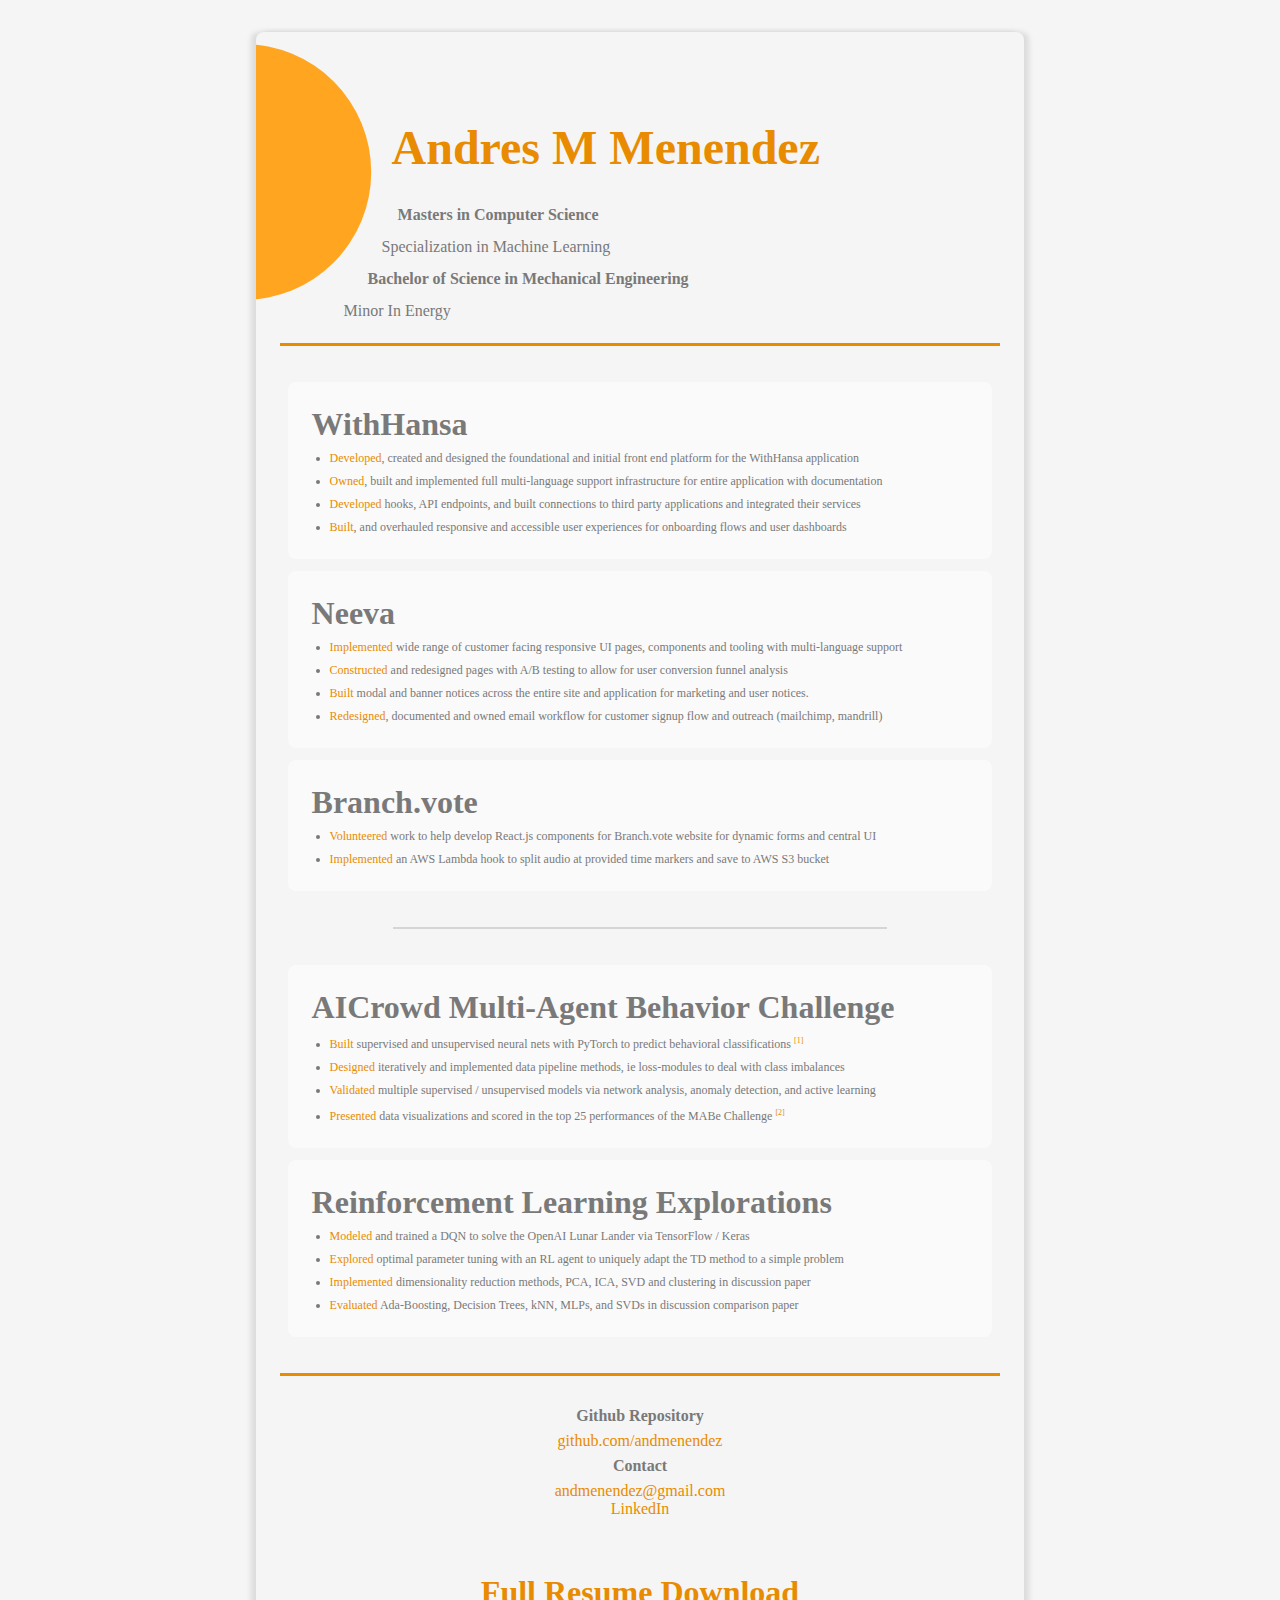
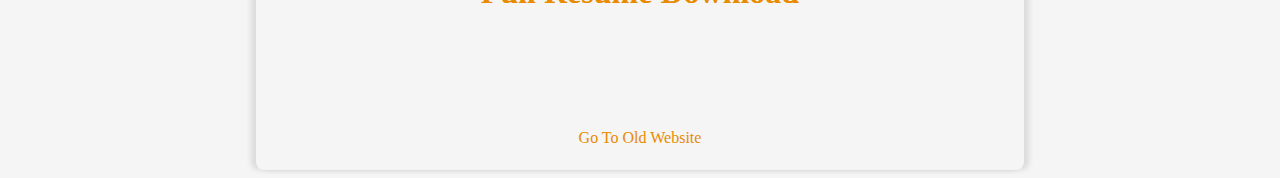
==== commit bc39eb69: "Update home.html" ====
--- a/home.html
+++ b/home.html
@@ -29,22 +29,22 @@
 		<div id='categories'>
 
 			<div class='category' id='c1'>
+				<h2>WithHansa</h2>
+				<ul>
+					<li class="a"><span class="h">Developed</span>, created and designed the foundational and initial front end platform for the WithHansa application </li>
+					<li class="a"><span class="h">Owned</span>, built and implemented full multi-language support infrastructure for entire application with documentation</li>
+					<li class="a"><span class="h">Developed</span> hooks, API endpoints, and built connections to third party applications and integrated their services</li>
+					<li class="a"><span class="h">Built</span>, and overhauled responsive and accessible user experiences for onboarding flows and user dashboards</li>
+				</ul>
+			</div>
+			
+			<div class='category' id='c2'>
 				<h2>Neeva</h2>
 				<ul>
 					<li class="a"><span class="h">Implemented</span> wide range of customer facing responsive UI pages, components and tooling with multi-language support</li>
 					<li class="a"><span class="h">Constructed</span> and redesigned pages with A/B testing to allow for user conversion funnel analysis</li>
 					<li class="a"><span class="h">Built</span> modal and banner notices across the entire site and application for marketing and user notices.</li>
 					<li class="a"><span class="h">Redesigned</span>, documented and owned email workflow for customer signup flow and outreach (mailchimp, mandrill)</li>
-				</ul>
-			</div>
-
-			<div class='category' id='c2'>
-				<h2>WithHansa</h2>
-				<ul>
-					<li class="a"><span class="h">Developed</span>, created and designed the foundational and initial front end platform for the WithHansa application </li>
-					<li class="a"><span class="h">Owned</span>, built and implemented full multi-language support infrastructure for entire application with documentation</li>
-					<li class="a"><span class="h">Developed</span> hooks, API endpoints, and built connections to third party applications and integrated their services</li>
-					<li class="a"><span class="h">Built</span>, and overhauled responsive and accessible user experiences for onboarding flows and user dashboards</li>
 				</ul>
 			</div>
 
